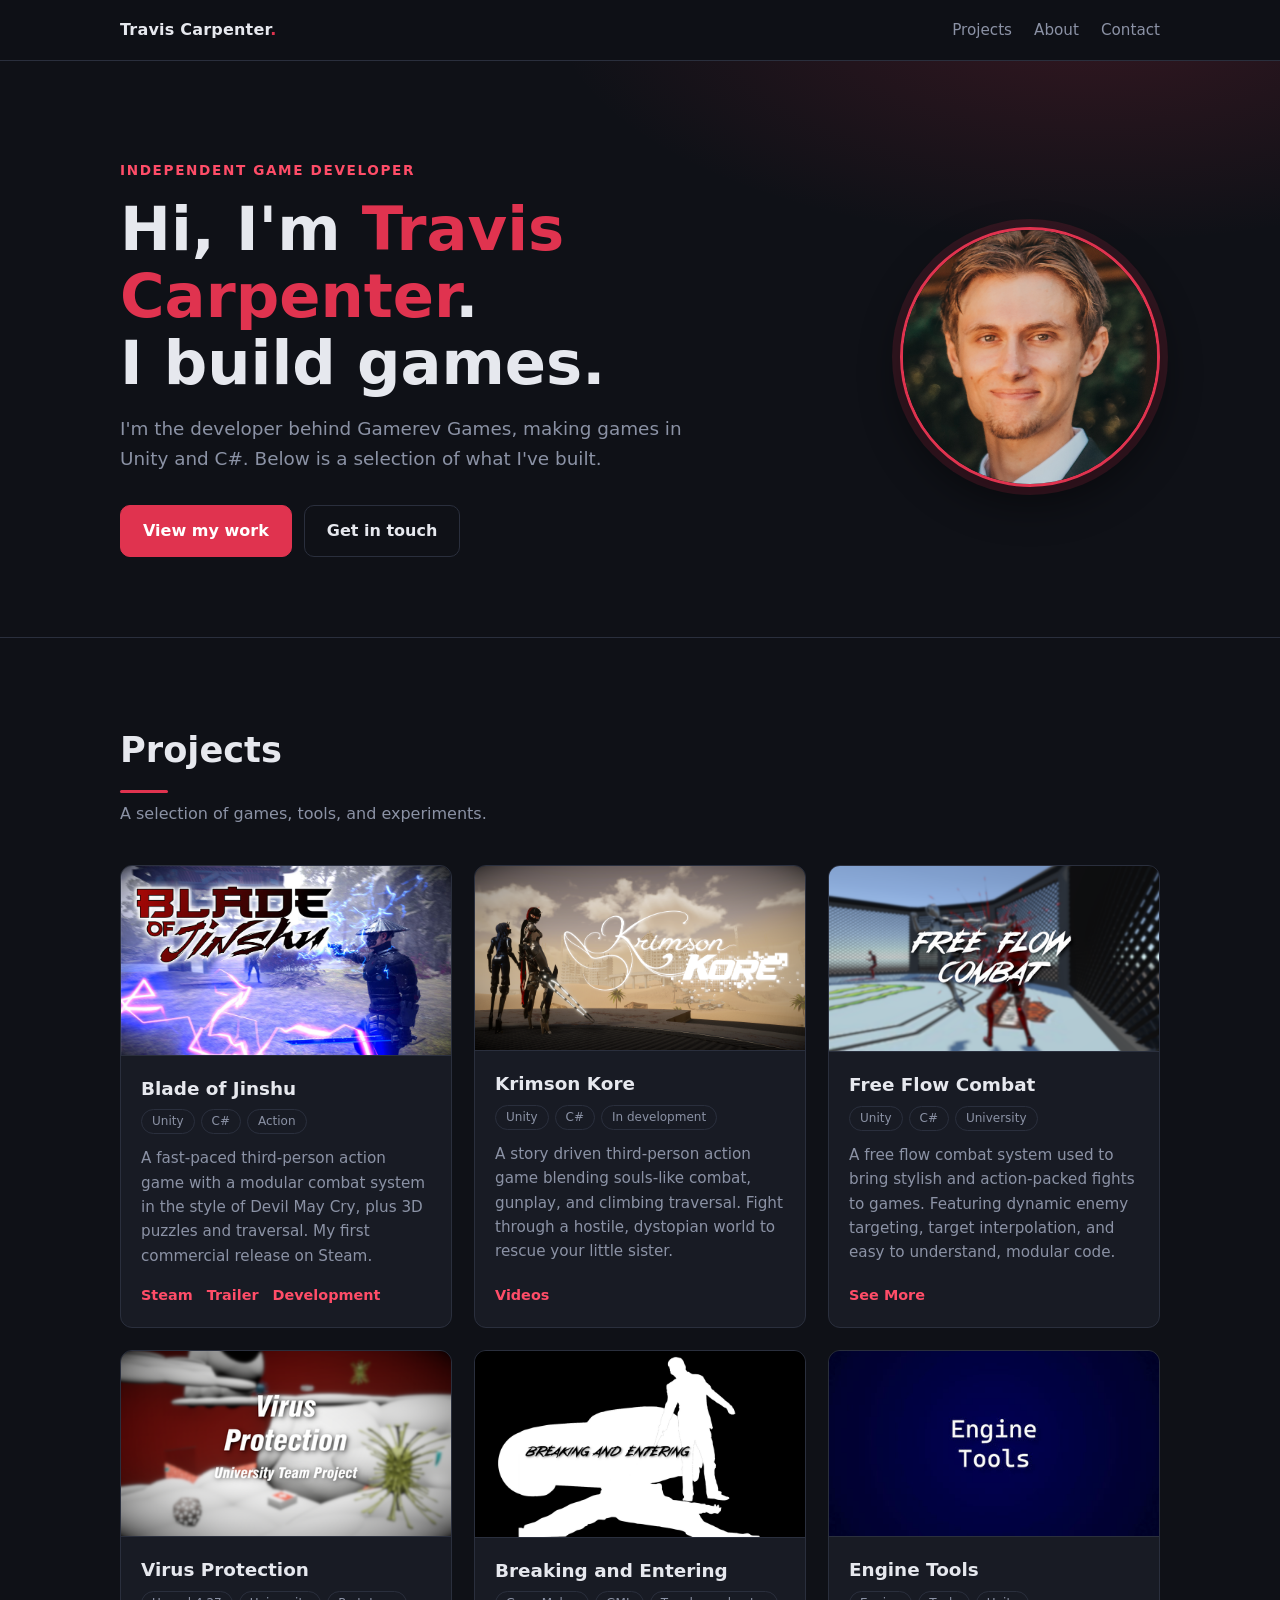
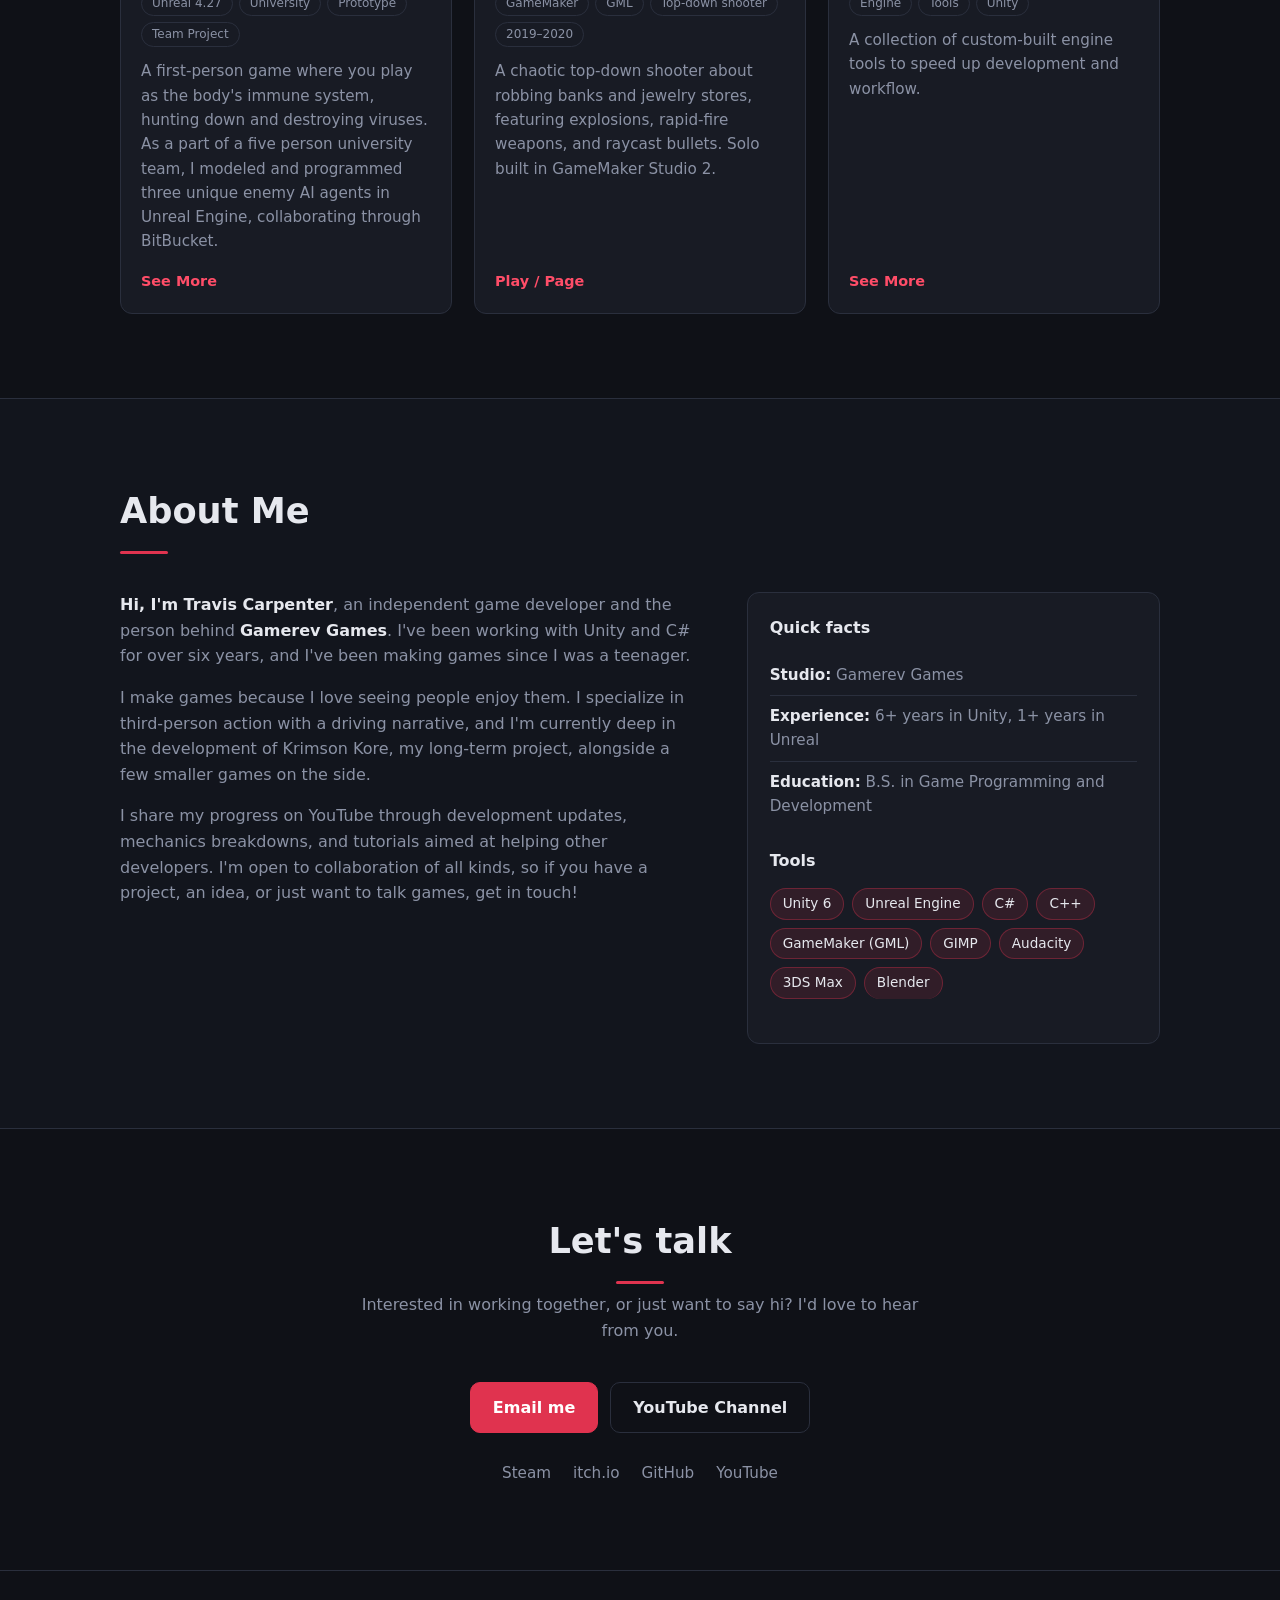
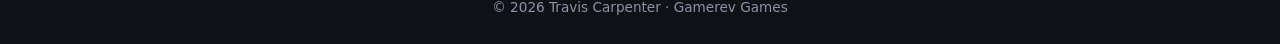
==== index.html @ 47205000 "Update index.html" ====
<!DOCTYPE html>
<html lang="en">
<head>
<meta charset="utf-8">
<meta name="viewport" content="width=device-width, initial-scale=1">
<title>Travis Carpenter | Game Developer | Gamerev Games</title>
<meta name="description" content="Portfolio of an independent game developer: Unity, C#, and games built at Gamerev Games.">
<meta name="theme-color" content="#0f1117">

<link rel="stylesheet" href="/style.css">
</head>

<body>
<a class="skip" href="#projects">Skip to projects</a>

<header class="nav">
  <div class="wrap">
    <a class="brand" href="#top">Travis Carpenter<span>.</span></a>
    <nav aria-label="Main">
      <ul>
        <li><a href="#projects">Projects</a></li>
        <li><a href="#about">About</a></li>
        <li><a href="#contact">Contact</a></li>
      </ul>
    </nav>
  </div>
</header>

<main id="top">

  <!-- ============ HERO ============ -->
    <div class="hero">
    <div class="wrap">
      <div class="hero-inner">
        <div class="hero-text">
          <span class="eyebrow">Independent Game Developer</span>
          <h1>Hi, I'm <em>Travis Carpenter</em>.<br>I build games.</h1>
          <p class="lead">
            I'm the developer behind Gamerev Games, making games in Unity and C#.
            Below is a selection of what I've built.
          </p>
          <div class="btns">
            <a class="btn primary" href="#projects">View my work</a>
            <a class="btn ghost" href="#contact">Get in touch</a>
          </div>
        </div>
        <img class="hero-photo" src="images/travis_portrait.png" alt="Photo of Travis Carpenter" width="260" height="260">
      </div>
    </div>
  </div>

  <!-- ============ PROJECTS ============ -->
  <section id="projects">
    <div class="wrap">
      <div class="section-head">
        <h2>Projects</h2>
        <p>A selection of games, tools, and experiments.</p>
      </div>

      <div class="grid">

        <!-- BLADE OF JINSHU TITLE CARD -->
        <article class="card">
          <div class="thumb"><img src="images/blade_jinshu_title.jpg" alt="Blade of Jinshu Title Screen"></div>
          <div class="card-body">
            <h3>Blade of Jinshu</h3>
            <ul class="tags"><li>Unity</li><li>C#</li><li>Action</li></ul>
            <p>A fast-paced third-person action game with a modular combat system in the style of Devil May Cry, plus 3D puzzles and traversal. My first commercial release on Steam.</p>
            <div class="links">
              <a href="https://store.steampowered.com/app/3590120/Blade_of_Jinshu/" target="_blank" rel="noopener">Steam</a>
              <a href="https://www.youtube.com/watch?v=rwcFg6bOZyU&pp=0gcJCTcMAYcqIYzv" target="_blank" rel="noopener">Trailer</a>
              <a href="#">Development</a>
            </div>
          </div>
        </article>

        <!-- KRIMSON KORE TITLE CARD -->
        <article class="card">
          <div class="thumb"><img src="images/krimson_kore_title.png" alt="Krimson Kore Title Screen"></div>
          <div class="card-body">
            <h3>Krimson Kore</h3>
            <ul class="tags"><li>Unity</li><li>C#</li><li>In development</li></ul>
            <p>A story driven third-person action game blending souls-like combat, gunplay, and climbing traversal. Fight through a hostile, dystopian world to rescue your little sister.</p>
            <div class="links"><a href="https://www.youtube.com/playlist?list=PLW5q5cgzLe-A" target="_blank" rel="noopener">Videos</a></div>
          </div>
        </article>

        <!-- FREE FLOW COMBAT CARD -->
        <article class="card">
          <div class="thumb"><img src="images/ffc_title.png" alt="Free Flow Combat Thumbnail"></div>
          <div class="card-body">
            <h3>Free Flow Combat</h3>
            <ul class="tags"><li>Unity</li><li>C#</li><li>University</li></ul>
            <p>A free flow combat system used to bring stylish and action-packed fights to games. Featuring dynamic enemy targeting, target interpolation, and easy to understand, modular code.</p>
            <div class="links"><a href="#">See More</a></div>
          </div>
        </article>

        <!-- VIRUS PROTECTION CARD -->
        <article class="card">
          <div class="thumb"><img src="images/uni_game_title.png" alt="Virus Protection Thumbnail"></div>
          <div class="card-body">
            <h3>Virus Protection</h3>
            <ul class="tags"><li>Unreal 4.27</li><li>University</li><li>Prototype</li><li>Team Project</li></ul>
            <p>A first-person game where you play as the body's immune system, hunting down and destroying viruses. As a part of a five person university team, I modeled and programmed three unique enemy AI agents in Unreal Engine, collaborating through BitBucket.</p>
            <div class="links"><a href="#">See More</a></div>
          </div>
        </article>

        <!-- BREAKING AND ENTERING CARD -->
        <article class="card">
          <div class="thumb"><img src="images/be_title.png" alt="Breaking and Entering Title Screen"></div>
          <div class="card-body">
            <h3>Breaking and Entering</h3>
            <ul class="tags"><li>GameMaker</li><li>GML</li><li>Top-down shooter</li><li>2019&ndash;2020</li></ul>
            <p>A chaotic top-down shooter about robbing banks and jewelry stores, featuring explosions, rapid-fire weapons, and raycast bullets. Solo built in GameMaker Studio 2.</p>
            <div class="links"><a href="https://gamerev-games.itch.io/breaking-and-entering" target="_blank" rel="noopener">Play / Page</a></div>
          </div>
        </article>

        <!-- ENGINE TOOLS CARD -->
        <article class="card">
          <div class="thumb"><img src="images/engine_tools_title.jpg" alt="Engine Tools Thumbnail"></div>
          <div class="card-body">
            <h3>Engine Tools</h3>
            <ul class="tags"><li>Engine</li><li>Tools</li><li>Unity</li></ul>
            <p>A collection of custom-built engine tools to speed up development and workflow.</p>
            <div class="links"><a href="#">See More</a></div>
          </div>
        </article>

      </div>
    </div>
  </section>

  <!-- ============ ABOUT ============ -->
  <section id="about" class="alt">
    <div class="wrap">
      <div class="section-head">
        <h2>About Me</h2>
      </div>

      <div class="about">
        <div>
          <p>
            <strong>Hi, I'm Travis Carpenter</strong>, an independent game developer and the person behind
            <strong>Gamerev Games</strong>. I've been working with Unity and C# for over six years, and I've
            been making games since I was a teenager.
          </p>
          <p>
            I make games because I love seeing people enjoy them. I specialize in third-person action
            with a driving narrative, and I'm currently deep in the development of Krimson Kore, my
            long-term project, alongside a few smaller games on the side.
          </p>
          <p>
            I share my progress on YouTube through development updates, mechanics breakdowns, and
            tutorials aimed at helping other developers. I'm open to collaboration of all kinds, 
            so if you have a project, an idea, or just want to talk games, get in touch!
          </p>
        </div>

        <aside class="facts" aria-label="Quick facts">
          <h3>Quick facts</h3>
          <ul>
            <li><b>Studio:</b> Gamerev Games</li>
            <li><b>Experience:</b> 6+ years in Unity, 1+ years in Unreal</li>
            <li><b>Education:</b> B.S. in Game Programming and Development</li>
          </ul>
          <h3>Tools</h3>
          <ul class="chips">
            <li>Unity 6</li>
            <li>Unreal Engine</li>
            <li>C#</li>
            <li>C++</li>
            <li>GameMaker (GML)</li>
            <li>GIMP</li>
            <li>Audacity</li>
            <li>3DS Max</li>
            <li>Blender</li>
          </ul>
        </aside>
      </div>
    </div>
  </section>

  <!-- ============ CONTACT ============ -->
  <section id="contact" class="contact">
    <div class="wrap">
      <div class="section-head">
        <h2>Let's talk</h2>
        <p>Interested in working together, or just want to say hi? I'd love to hear from you.</p>
      </div>
      <div class="btns">
        <a class="btn primary" href="mailto:travis123tc@outlook.com">Email me</a>
        <a class="btn ghost" href="https://www.youtube.com/@GamerevGames" target="_blank" rel="noopener">YouTube Channel</a>
      </div>
      <div class="socials">
        <a href="#">Steam</a>
        <a href="https://gamerev-games.itch.io/" target="_blank" rel="noopener">itch.io</a>
        <a href="https://github.com/TravisDCarpenter" target="_blank" rel="noopener">GitHub</a>
        <a href="https://www.youtube.com/@GamerevGames/featured" target="_blank" rel="noopener">YouTube</a>
      </div>
    </div>
  </section>

</main>

<footer>
  <div class="wrap">
    &copy; <span id="year">2026</span> Travis Carpenter &middot; Gamerev Games
  </div>
</footer>

<script>
  // Keeps the footer year current automatically.
  document.getElementById("year").textContent = new Date().getFullYear();
</script>
</body>
</html>
---- style.css ----
/* style.css: shared styles for portfolio.gamerev.games (main page + project pages) */

:root {
  --bg: #0f1117;
  --bg-alt: #12151d;
  --panel: #181b24;
  --border: #2a2f3d;
  --text: #e6e8ee;
  --muted: #8b92a5;
  --accent: #e0334f;
  --accent-hover: #ff4d68;
  --radius: 12px;
  --max: 1080px;
}
* { box-sizing: border-box; }
html { scroll-behavior: smooth; scroll-padding-top: 72px; }
body {
  margin: 0;
  background: var(--bg);
  color: var(--text);
  font-family: system-ui, -apple-system, "Segoe UI", Roboto, sans-serif;
  line-height: 1.6;
  -webkit-font-smoothing: antialiased;
}
a { color: inherit; }
img { max-width: 100%; display: block; }
.wrap { max-width: var(--max); margin: 0 auto; padding: 0 20px; }
.skip {
  position: absolute; left: -999px; top: 8px;
  background: var(--accent); color: #fff; padding: 8px 14px; border-radius: 8px; z-index: 100;
}
.skip:focus { left: 8px; }
:focus-visible { outline: 2px solid var(--accent-hover); outline-offset: 3px; border-radius: 4px; }

/* ---------- Nav ---------- */
header.nav {
  position: sticky; top: 0; z-index: 50;
  background: rgba(15, 17, 23, 0.88);
  backdrop-filter: blur(10px);
  -webkit-backdrop-filter: blur(10px);
  border-bottom: 1px solid var(--border);
}
.nav .wrap { display: flex; align-items: center; justify-content: space-between; height: 60px; }
.brand { font-weight: 700; text-decoration: none; letter-spacing: 0.2px; }
.brand span { color: var(--accent); }
.nav ul { list-style: none; display: flex; gap: 22px; margin: 0; padding: 0; }
.nav ul a { text-decoration: none; color: var(--muted); font-size: 0.95rem; transition: color .15s; }
.nav ul a:hover { color: var(--text); }

/* ---------- Hero ---------- */
.hero {
  padding: 96px 0 80px;
  background:
    radial-gradient(900px 400px at 85% -10%, rgba(224, 51, 79, 0.18), transparent 60%),
    var(--bg);
  border-bottom: 1px solid var(--border);
}
.eyebrow {
  display: inline-block;
  color: var(--accent-hover);
  font-size: 0.85rem; font-weight: 600;
  letter-spacing: 0.12em; text-transform: uppercase;
  margin-bottom: 14px;
}
.hero h1 { font-size: clamp(2.2rem, 6vw, 3.8rem); line-height: 1.1; margin: 0 0 18px; }
.hero h1 em { font-style: normal; color: var(--accent); }
.hero p.lead { max-width: 600px; color: var(--muted); font-size: 1.15rem; margin: 0 0 32px; }
.btns { display: flex; flex-wrap: wrap; gap: 12px; }
.btn {
  display: inline-block; text-decoration: none; font-weight: 600;
  padding: 12px 22px; border-radius: 10px; border: 1px solid var(--border);
  transition: transform .15s, background .15s, border-color .15s;
}
.btn:hover { transform: translateY(-2px); }
.btn.primary { background: var(--accent); border-color: var(--accent); color: #fff; }
.btn.primary:hover { background: var(--accent-hover); border-color: var(--accent-hover); }
.btn.ghost:hover { border-color: var(--accent); }

.hero-inner { display: flex; align-items: center; justify-content: space-between; gap: 48px; }
.hero-text { flex: 1; min-width: 0; }
.hero-photo {
  width: 260px; height: 260px; flex-shrink: 0;
  border-radius: 50%;
  object-fit: cover;
  border: 3px solid var(--accent);
  box-shadow: 0 0 0 8px rgba(224, 51, 79, 0.15), 0 16px 40px rgba(0, 0, 0, 0.45);
}

/* ---------- Sections ---------- */
section { padding: 84px 0; }
section.alt { background: var(--bg-alt); border-top: 1px solid var(--border); border-bottom: 1px solid var(--border); }
.section-head { margin-bottom: 38px; }
.section-head h2 { font-size: clamp(1.6rem, 4vw, 2.2rem); margin: 0 0 8px; }
.section-head h2::after {
  content: ""; display: block; width: 48px; height: 3px;
  background: var(--accent); border-radius: 2px; margin-top: 12px;
}
.section-head p { color: var(--muted); margin: 0; max-width: 560px; }

/* ---------- Project cards ---------- */
.grid { display: grid; grid-template-columns: repeat(3, 1fr); gap: 22px; }
.card {
  background: var(--panel);
  border: 1px solid var(--border);
  border-radius: var(--radius);
  overflow: hidden;
  display: flex; flex-direction: column;
  transition: transform .2s, border-color .2s, box-shadow .2s;
}
.card:hover {
  transform: translateY(-4px);
  border-color: var(--accent);
  box-shadow: 0 12px 30px rgba(0, 0, 0, 0.35);
}
.thumb {
  aspect-ratio: 16 / 9;
  display: grid; place-items: center;
  background:
    linear-gradient(135deg, rgba(224, 51, 79, 0.25), rgba(60, 70, 110, 0.35)),
    repeating-linear-gradient(45deg, #1b1f2b 0 14px, #171a24 14px 28px);
  color: var(--muted);
  font-size: 0.85rem; letter-spacing: 0.08em; text-transform: uppercase;
  border-bottom: 1px solid var(--border);
}
.thumb img { width: 100%; height: 100%; object-fit: cover; }
.card-body { padding: 18px 20px 20px; display: flex; flex-direction: column; flex: 1; }
.card h3 { margin: 0 0 6px; font-size: 1.15rem; }
.tags { display: flex; flex-wrap: wrap; gap: 6px; margin: 0 0 12px; padding: 0; list-style: none; }
.tags li {
  font-size: 0.75rem; color: var(--muted);
  border: 1px solid var(--border); border-radius: 999px; padding: 2px 10px;
}
.card p { color: var(--muted); margin: 0 0 16px; font-size: 0.95rem; flex: 1; }
.links { display: flex; gap: 14px; font-size: 0.9rem; font-weight: 600; }
.links a { color: var(--accent-hover); text-decoration: none; }
.links a:hover { text-decoration: underline; }

/* ---------- About ---------- */
.about { display: grid; grid-template-columns: 1.4fr 1fr; gap: 48px; align-items: start; }
.about p { color: var(--muted); margin: 0 0 16px; }
.about p strong { color: var(--text); }
.facts {
  background: var(--panel); border: 1px solid var(--border);
  border-radius: var(--radius); padding: 22px;
}
.facts h3 { margin: 0 0 14px; font-size: 1rem; }
.facts ul { list-style: none; margin: 0 0 22px; padding: 0; }
.facts li { padding: 8px 0; border-bottom: 1px solid var(--border); font-size: 0.95rem; color: var(--muted); }
.facts li:last-child { border-bottom: 0; }
.facts li b { color: var(--text); font-weight: 600; }
.chips { display: flex; flex-wrap: wrap; gap: 8px; margin: 0; padding: 0; list-style: none; }
.chips li {
  font-size: 0.85rem; padding: 4px 12px; border-radius: 999px;
  background: rgba(224, 51, 79, 0.12); border: 1px solid rgba(224, 51, 79, 0.35);
  color: var(--text);
}

/* ---------- Contact ---------- */
.contact { text-align: center; }
.contact .section-head h2::after { margin-left: auto; margin-right: auto; }
.contact .section-head p { margin: 0 auto; }
.contact .btns { justify-content: center; }
.socials { display: flex; justify-content: center; flex-wrap: wrap; gap: 22px; margin-top: 28px; }
.socials a { color: var(--muted); text-decoration: none; font-size: 0.95rem; }
.socials a:hover { color: var(--accent-hover); text-decoration: underline; }

footer { border-top: 1px solid var(--border); padding: 26px 0; color: var(--muted); font-size: 0.85rem; text-align: center; }

/* ---------- Responsive ---------- */
@media (max-width: 900px) {
  .grid { grid-template-columns: repeat(2, 1fr); }
  .about { grid-template-columns: 1fr; gap: 30px; }
}
@media (max-width: 800px) {
  .hero-inner { flex-direction: column-reverse; align-items: flex-start; gap: 28px; }
  .hero-photo { width: 160px; height: 160px; }
}
@media (max-width: 600px) {
  .grid { grid-template-columns: 1fr; }
  .hero { padding: 64px 0 56px; }
  section { padding: 60px 0; }
  .nav ul { gap: 16px; }
  .brand { font-size: 0.95rem; }
}
@media (prefers-reduced-motion: reduce) {
  html { scroll-behavior: auto; }
  * { transition: none !important; }
}

/* =====================================================================
   PROJECT PAGE STYLES
   Used by the individual project pages (/projects/<name>/index.html).
   If you ever need to add these to an existing style.css by hand,
   copy everything from this banner to the end of the file.
   ===================================================================== */

/* ---------- Project header ---------- */
.proj-hero {
  padding: 48px 0 40px;
  background:
    radial-gradient(900px 360px at 85% -20%, rgba(224, 51, 79, 0.16), transparent 60%),
    var(--bg);
  border-bottom: 1px solid var(--border);
}
.back-link {
  display: inline-block; margin-bottom: 22px;
  color: var(--muted); text-decoration: none; font-size: 0.9rem;
  transition: color .15s;
}
.back-link:hover { color: var(--accent-hover); }
.proj-hero h1 { font-size: clamp(2rem, 5vw, 3.2rem); line-height: 1.1; margin: 0 0 12px; }
.proj-hero .tagline { color: var(--muted); font-size: 1.15rem; max-width: 680px; margin: 0 0 20px; }
.proj-hero .tags { margin-bottom: 24px; }
.proj-hero .tags li { font-size: 0.8rem; }

/* ---------- At-a-glance panels ---------- */
.glance { display: grid; grid-template-columns: repeat(3, 1fr); gap: 22px; margin: 36px 0 8px; }
.glance .facts ul:last-child { margin-bottom: 0; }

/* ---------- Content sections ---------- */
section.proj-section { padding: 44px 0; border-top: 1px solid var(--border); }
section.proj-section:first-of-type { border-top: 0; }
.prose h2 { font-size: clamp(1.4rem, 3.5vw, 1.9rem); margin: 0 0 14px; }
.prose h3 { font-size: 1.15rem; margin: 26px 0 8px; }
.prose p, .prose ul, .prose ol { max-width: 760px; color: var(--muted); margin: 0 0 16px; }
.prose ul, .prose ol { padding-left: 22px; }
.prose li { margin-bottom: 6px; }
.prose strong { color: var(--text); }
.prose a { color: var(--accent-hover); }
.prose code {
  background: #0b0d12; border: 1px solid var(--border); border-radius: 6px;
  padding: 1px 6px; font-size: 0.88em; color: var(--text);
  font-family: ui-monospace, SFMono-Regular, Consolas, "Liberation Mono", monospace;
}
.prose pre {
  max-width: 760px; margin: 0 0 16px; padding: 16px;
  background: #0b0d12; border: 1px solid var(--border); border-radius: 10px;
  overflow-x: auto; font-size: 0.85rem; line-height: 1.5;
}
.prose pre code { background: none; border: 0; padding: 0; }

/* ---------- Media: screenshots, GIFs, video ---------- */
figure.media { margin: 26px 0; }
figure.media img,
figure.media video {
  width: 100%; height: auto;
  border-radius: var(--radius); border: 1px solid var(--border);
  background: var(--panel);
}
figure.media img { cursor: zoom-in; }
figure.media figcaption { margin-top: 8px; color: var(--muted); font-size: 0.85rem; text-align: center; }
.video-wrap {
  aspect-ratio: 16 / 9; width: 100%;
  border-radius: var(--radius); border: 1px solid var(--border);
  overflow: hidden; background: #000;
}
.video-wrap iframe { width: 100%; height: 100%; border: 0; display: block; }
.media-row { display: grid; grid-template-columns: repeat(2, 1fr); gap: 18px; margin: 26px 0; }
.media-row figure.media { margin: 0; }
.hero-media { margin: 36px 0 0; }

/* ---------- Accordions (click-to-expand sections) ---------- */
.accordion { display: grid; gap: 10px; margin: 24px 0; }
.accordion details {
  background: var(--panel); border: 1px solid var(--border);
  border-radius: var(--radius); overflow: hidden;
  transition: border-color .2s;
}
.accordion details[open] { border-color: rgba(224, 51, 79, 0.55); }
.accordion summary {
  display: flex; align-items: center; justify-content: space-between; gap: 16px;
  padding: 16px 20px; cursor: pointer; list-style: none;
  font-weight: 600;
}
.accordion summary::-webkit-details-marker { display: none; }
.accordion summary::after {
  content: "+"; flex-shrink: 0;
  color: var(--accent-hover); font-size: 1.5rem; line-height: 1; font-weight: 400;
}
.accordion details[open] summary::after { content: "\2212"; }
.accordion summary:hover { background: rgba(255, 255, 255, 0.03); }
.acc-body { padding: 4px 20px 20px; }
.acc-body > :last-child { margin-bottom: 0; }

/* ---------- Image lightbox (click a screenshot to enlarge) ---------- */
dialog.lightbox {
  border: 0; padding: 0; background: transparent;
  max-width: 96vw; max-height: 96vh; overflow: visible;
}
dialog.lightbox::backdrop { background: rgba(5, 6, 10, 0.9); }
dialog.lightbox img {
  display: block; max-width: 96vw; max-height: 88vh;
  border-radius: 8px; cursor: zoom-out;
}
dialog.lightbox p { margin: 10px 0 0; text-align: center; color: var(--muted); font-size: 0.85rem; }

/* ---------- Previous / next project ---------- */
.proj-nav { display: flex; justify-content: space-between; gap: 16px; flex-wrap: wrap; padding: 44px 0 8px; }

/* ---------- Project page responsive ---------- */
@media (max-width: 900px) {
  .glance { grid-template-columns: 1fr; }
}
@media (max-width: 700px) {
  .media-row { grid-template-columns: 1fr; }
  .proj-hero { padding: 32px 0 30px; }
  section.proj-section { padding: 34px 0; }
}
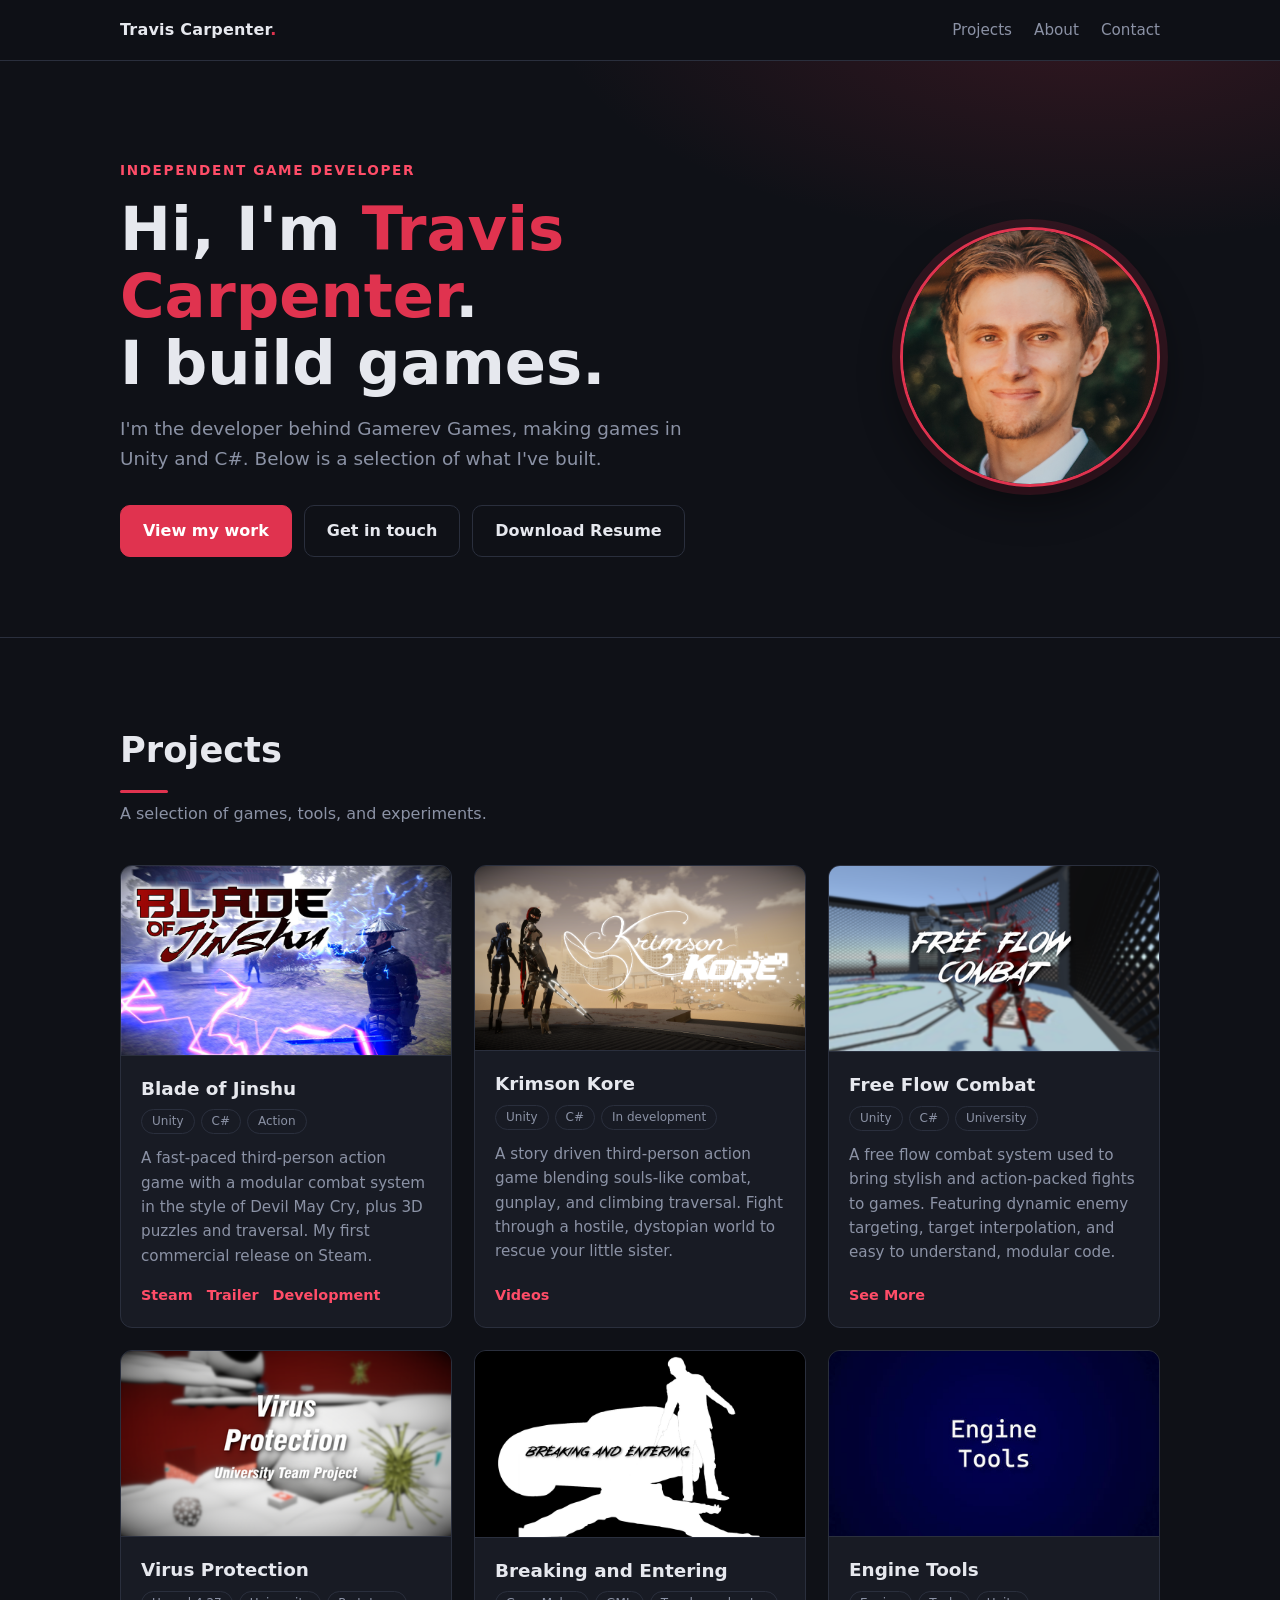
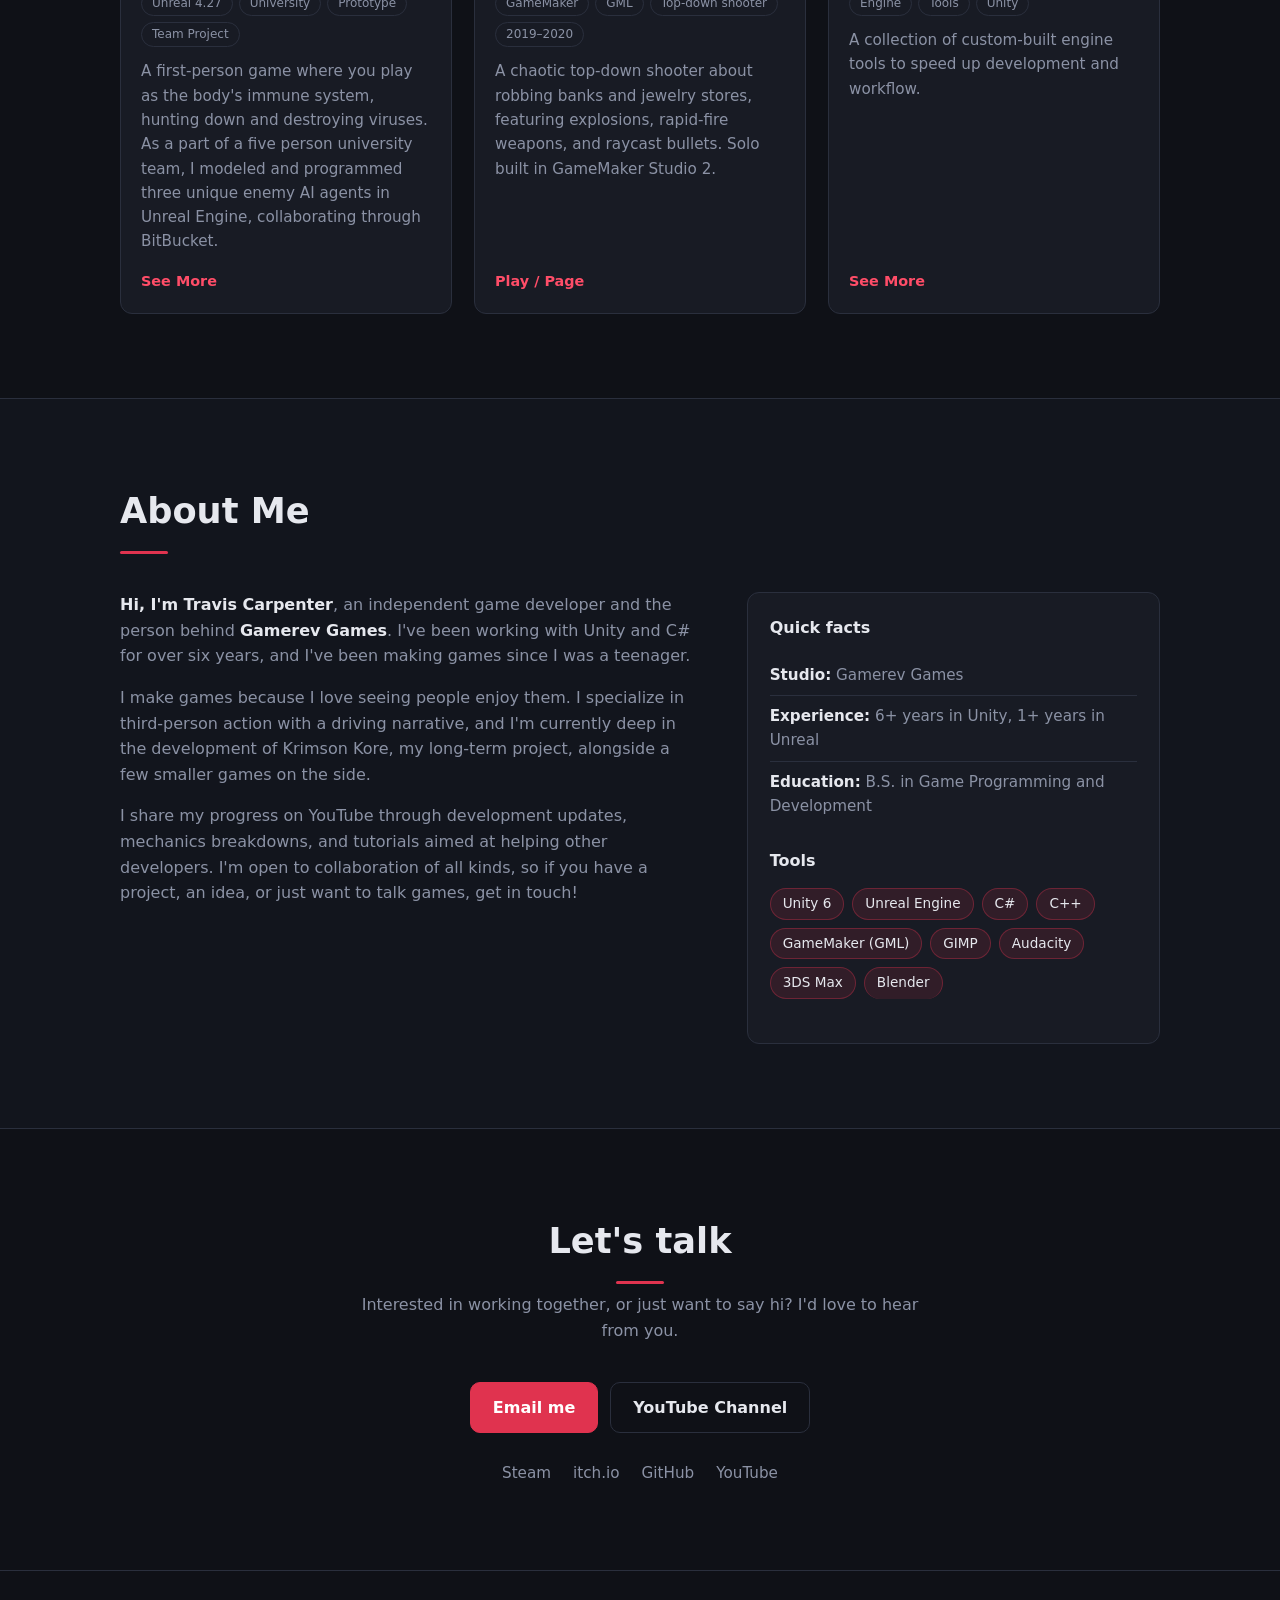
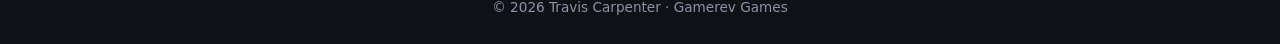
==== commit 71a2e88b: "Update index.html" ====
--- a/index.html
+++ b/index.html
@@ -42,6 +42,7 @@
           <div class="btns">
             <a class="btn primary" href="#projects">View my work</a>
             <a class="btn ghost" href="#contact">Get in touch</a>
+            <a class="btn ghost" href="#">Download Resume</a>
           </div>
         </div>
         <img class="hero-photo" src="images/travis_portrait.png" alt="Photo of Travis Carpenter" width="260" height="260">
@@ -69,7 +70,7 @@
             <div class="links">
               <a href="https://store.steampowered.com/app/3590120/Blade_of_Jinshu/" target="_blank" rel="noopener">Steam</a>
               <a href="https://www.youtube.com/watch?v=rwcFg6bOZyU&pp=0gcJCTcMAYcqIYzv" target="_blank" rel="noopener">Trailer</a>
-              <a href="#">Development</a>
+              <a href="/projects/blade-of-jinshu/">Development</a>
             </div>
           </div>
         </article>
@@ -92,7 +93,7 @@
             <h3>Free Flow Combat</h3>
             <ul class="tags"><li>Unity</li><li>C#</li><li>University</li></ul>
             <p>A free flow combat system used to bring stylish and action-packed fights to games. Featuring dynamic enemy targeting, target interpolation, and easy to understand, modular code.</p>
-            <div class="links"><a href="#">See More</a></div>
+            <div class="links"><a href="/projects/free-flow-combat/">See More</a></div>
           </div>
         </article>
 
